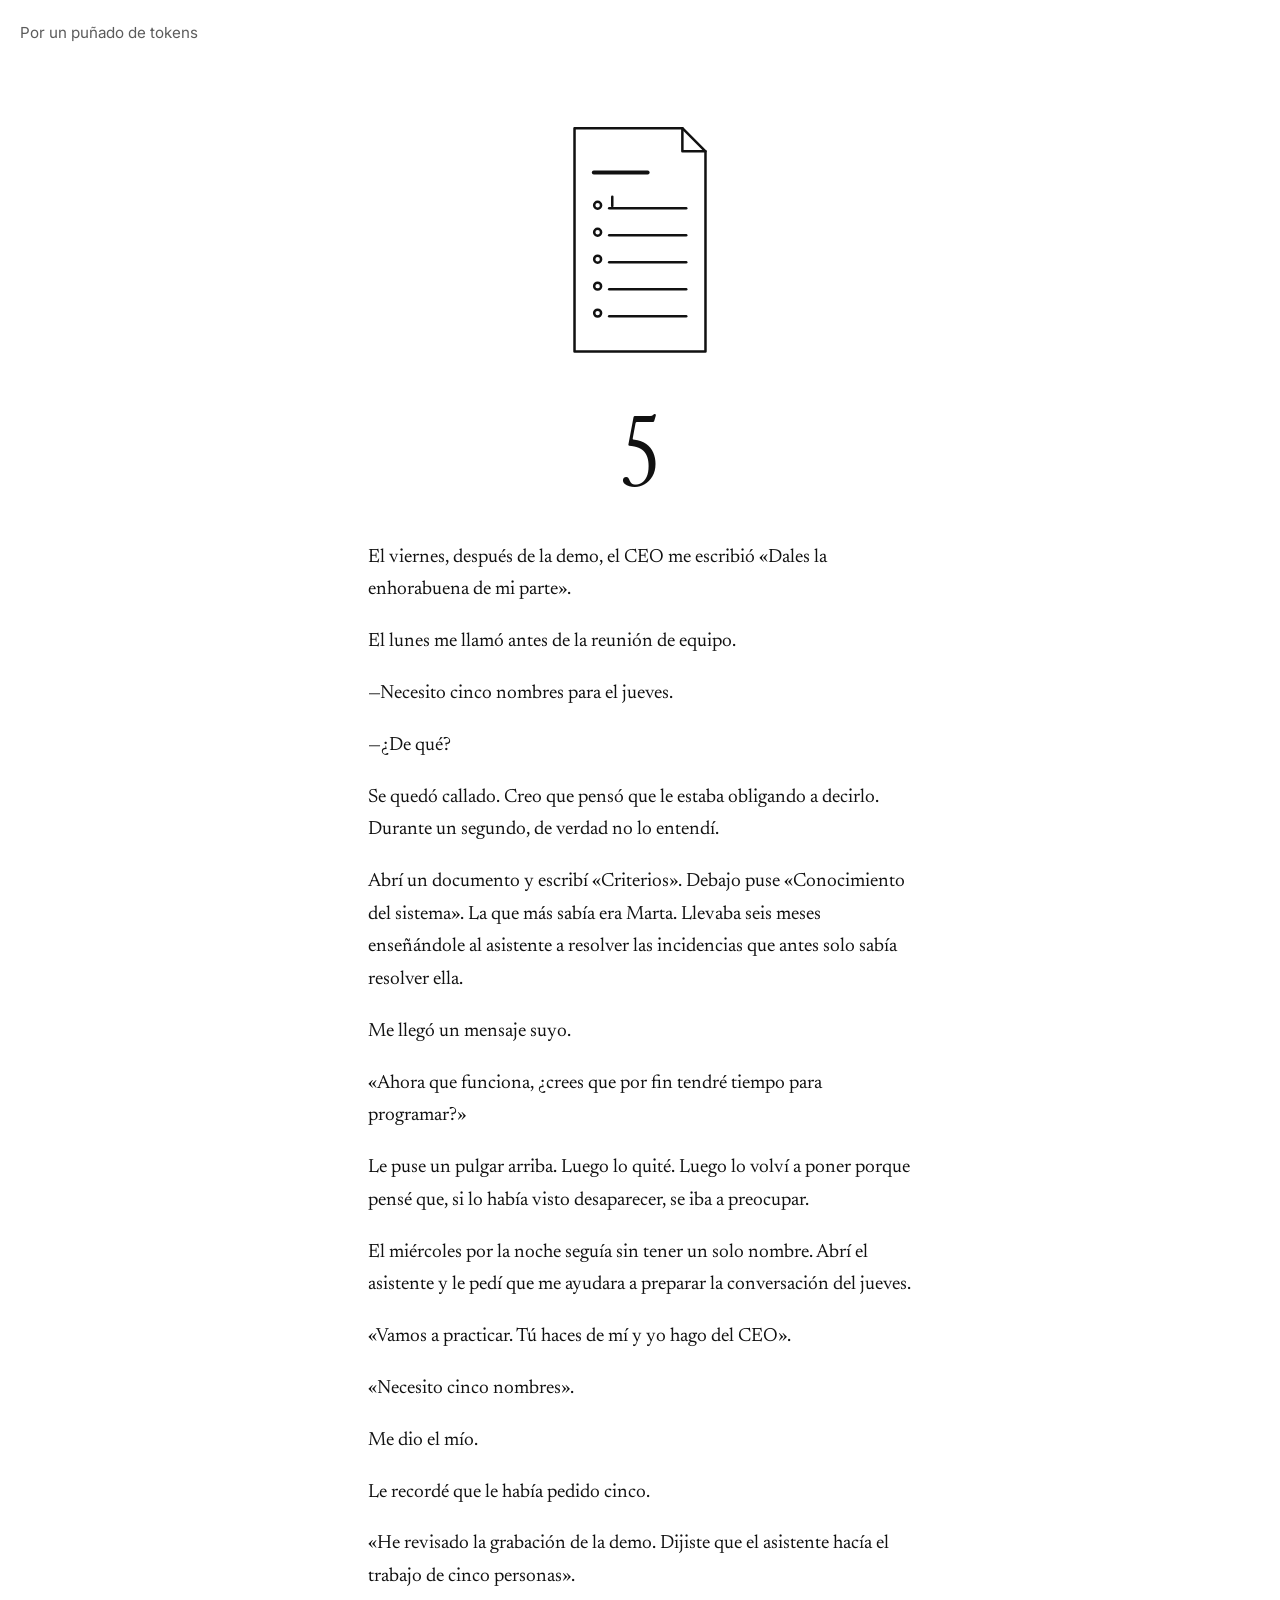
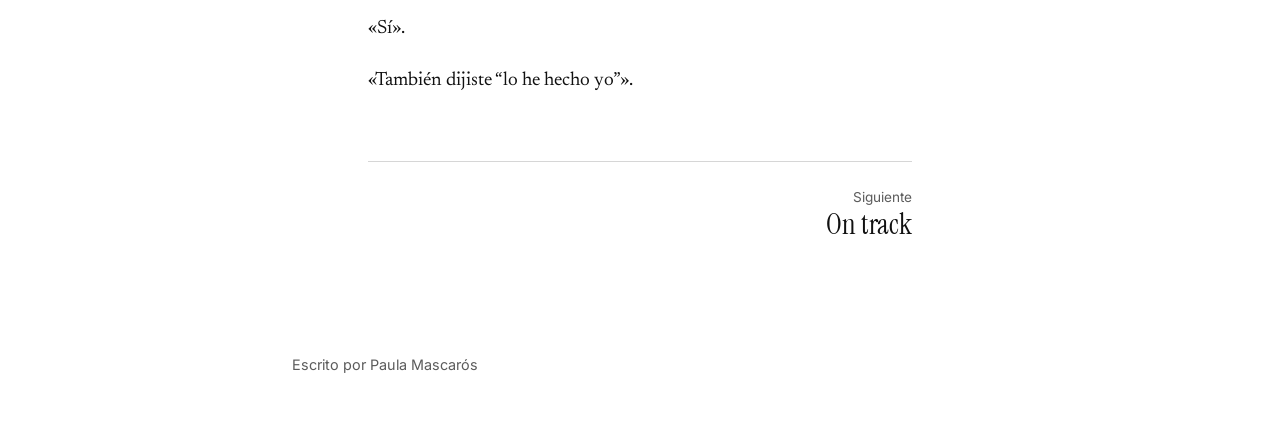
==== relatos/5.html @ 4c190777 "Añade relatos/5.html" ====
<!doctype html>
<html lang="es">
<head>
<meta charset="utf-8">
<meta name="viewport" content="width=device-width, initial-scale=1">
<title>5 | Por un puñado de tokens</title>
<meta name="description" content="El viernes, después de la demo, el CEO me escribió «Dales la enhorabuena de mi parte».">
<meta property="og:title" content="5 | Por un puñado de tokens">
<meta property="og:description" content="El viernes, después de la demo, el CEO me escribió «Dales la enhorabuena de mi parte».">
<link rel="preconnect" href="https://fonts.googleapis.com"><link rel="preconnect" href="https://fonts.gstatic.com" crossorigin><link rel="stylesheet" href="https://fonts.googleapis.com/css2?family=Instrument+Serif&family=Newsreader:opsz,wght@6..72,400&family=Inter:wght@400;500&display=swap">
<link rel="stylesheet" href="../estilo.css">
</head>
<body>
<nav class="volver"><a href="../index.html">Por un puñado de tokens</a></nav>
<main class="pieza">
<article>
<svg class="ilustracion grande" viewBox="0 0 1080 820" role="img" aria-label="Un documento con cinco líneas en blanco y un cursor esperando" fill="none" stroke="currentColor" stroke-width="6.5" stroke-linecap="round" stroke-linejoin="round">
<path d="M370 120 H650 L710 180 V700 H370 Z"></path>
<path d="M650 120 V180 H710"></path>
<line x1="420" y1="235" x2="560" y2="235" stroke-width="10"></line>
<circle cx="430" cy="320" r="9"></circle>
<line x1="460" y1="328" x2="660" y2="328"></line>
<circle cx="430" cy="390" r="9"></circle>
<line x1="460" y1="398" x2="660" y2="398"></line>
<circle cx="430" cy="460" r="9"></circle>
<line x1="460" y1="468" x2="660" y2="468"></line>
<circle cx="430" cy="530" r="9"></circle>
<line x1="460" y1="538" x2="660" y2="538"></line>
<circle cx="430" cy="600" r="9"></circle>
<line x1="460" y1="608" x2="660" y2="608"></line>
<line x1="468" y1="298" x2="468" y2="322" stroke-width="6.5"></line>
</svg>
<h1>5</h1>
<div class="cuerpo">
<p>El viernes, después de la demo, el CEO me escribió «Dales la enhorabuena de mi parte».</p>
<p>El lunes me llamó antes de la reunión de equipo.</p>
<p>—Necesito cinco nombres para el jueves.</p>
<p>—¿De qué?</p>
<p>Se quedó callado. Creo que pensó que le estaba obligando a decirlo. Durante un segundo, de verdad no lo entendí.</p>
<p>Abrí un documento y escribí «Criterios». Debajo puse «Conocimiento del sistema». La que más sabía era Marta. Llevaba seis meses enseñándole al asistente a resolver las incidencias que antes solo sabía resolver ella.</p>
<p>Me llegó un mensaje suyo.</p>
<p>«Ahora que funciona, ¿crees que por fin tendré tiempo para programar?»</p>
<p>Le puse un pulgar arriba. Luego lo quité. Luego lo volví a poner porque pensé que, si lo había visto desaparecer, se iba a preocupar.</p>
<p>El miércoles por la noche seguía sin tener un solo nombre. Abrí el asistente y le pedí que me ayudara a preparar la conversación del jueves.</p>
<p>«Vamos a practicar. Tú haces de mí y yo hago del CEO».</p>
<p>«Necesito cinco nombres».</p>
<p>Me dio el mío.</p>
<p>Le recordé que le había pedido cinco.</p>
<p>«He revisado la grabación de la demo. Dijiste que el asistente hacía el trabajo de cinco personas».</p>
<p>«Sí».</p>
<p>«También dijiste “lo he hecho yo”».</p>
</div>
</article>
<nav class="pasos" aria-label="Más relatos"><span></span><a class="siguiente" href="on-track.html"><span class="dir">Siguiente</span><span class="t">On track</span></a></nav>
</main>
<footer><p>Escrito por Paula Mascarós</p></footer>
</body>
</html>
---- estilo.css ----
:root {
  --papel: #ffffff;
  --tinta: #111111;
  --tenue: #5c5c5c;
  --linea: #d6d6d6;
  --titulo: "Instrument Serif", "Iowan Old Style", Georgia, serif;
  --lectura: "Newsreader", "Iowan Old Style", Georgia, serif;
  --rotulo: "Inter", system-ui, -apple-system, "Segoe UI", sans-serif;
  color-scheme: light;
}
@media (prefers-color-scheme: dark) {
  :root {
    --papel: #121212;
    --tinta: #f2f2f2;
    --tenue: #a8a8a8;
    --linea: #3a3a3a;
    color-scheme: dark;
  }
}
* { box-sizing: border-box; }
html { -webkit-text-size-adjust: 100%; }
body {
  margin: 0;
  background: var(--papel);
  color: var(--tinta);
  font-family: var(--lectura);
  font-size: 1.2rem;
  line-height: 1.7;
}
a { color: inherit; }
a:focus-visible { outline: 2px solid var(--tinta); outline-offset: 4px; }
svg { display: block; max-width: 100%; height: auto; color: var(--tinta); }

/* Portada */
.portada {
  text-align: center;
  padding: clamp(3rem, 10vw, 7rem) 1.25rem 1rem;
}
.subtitulo {
  margin: 0 0 1rem;
  font-family: var(--rotulo);
  font-size: 0.95rem;
  letter-spacing: 0.04em;
  color: var(--tenue);
}
.portada h1 {
  margin: 0;
  font-family: var(--titulo);
  font-weight: 400;
  font-size: clamp(3rem, 11vw, 8.5rem);
  line-height: 0.95;
  letter-spacing: -0.01em;
}
.friso { width: min(100%, 1100px); margin: 1.5rem auto 0; }

main { padding: 0 1.25rem; }
.intro { max-width: 34rem; margin: 3rem auto 0; }
.intro p { margin: 0 0 1.1em; }
.intro cite { font-style: italic; }

/* Índice */
.indice { max-width: 46rem; margin: 4rem auto 0; }
.indice h2 {
  font-family: var(--rotulo);
  font-weight: 500;
  font-size: 0.95rem;
  color: var(--tenue);
  margin: 0 0 0.5rem;
}
.indice ol { list-style: none; margin: 0; padding: 0; border-top: 1px solid var(--linea); }
.indice li { border-bottom: 1px solid var(--linea); }
.relato {
  display: grid;
  grid-template-columns: 7.5rem 1fr;
  gap: 1.5rem;
  align-items: center;
  padding: 1.5rem 0;
  text-decoration: none;
}
.mini svg { width: 100%; }
.titulo {
  display: block;
  font-family: var(--titulo);
  font-size: clamp(2rem, 5vw, 2.8rem);
  line-height: 1.05;
}
.arranque { display: block; margin-top: 0.4rem; color: var(--tenue); font-size: 1.05rem; line-height: 1.5; }
.relato:hover .titulo { text-decoration: underline; text-decoration-thickness: 1px; text-underline-offset: 0.15em; }

/* Relato */
.volver {
  padding: 1.25rem;
  font-family: var(--rotulo);
  font-size: 0.95rem;
}
.volver a { text-decoration: none; color: var(--tenue); }
.volver a:hover { color: var(--tinta); }
.pieza article { max-width: 34rem; margin: 0 auto; }
.ilustracion.grande { width: min(100%, 26rem); margin: 1rem auto 0; }
.pieza h1 {
  font-family: var(--titulo);
  font-weight: 400;
  font-size: clamp(3rem, 12vw, 6rem);
  line-height: 1;
  text-align: center;
  margin: 0.5rem 0 2.5rem;
}
.cuerpo p { margin: 0 0 1em; hyphens: auto; }
.cuerpo p:last-child { margin-bottom: 0; }

.pasos {
  max-width: 34rem;
  margin: 4rem auto 0;
  padding-top: 1.5rem;
  border-top: 1px solid var(--linea);
  display: flex;
  justify-content: space-between;
  gap: 1rem;
}
.pasos a { text-decoration: none; display: flex; flex-direction: column; min-height: 44px; }
.pasos .siguiente { text-align: right; margin-left: auto; }
.pasos .dir { font-family: var(--rotulo); font-size: 0.85rem; color: var(--tenue); }
.pasos .t { font-family: var(--titulo); font-size: 1.8rem; line-height: 1.1; }
.pasos a:hover .t { text-decoration: underline; text-decoration-thickness: 1px; }

footer {
  max-width: 46rem;
  margin: 5rem auto 0;
  padding: 2rem 1.25rem 3rem;
  font-family: var(--rotulo);
  font-size: 0.9rem;
  color: var(--tenue);
}
footer p { margin: 0; }

@media (max-width: 34rem) {
  .relato { grid-template-columns: 5rem 1fr; gap: 1rem; }
}
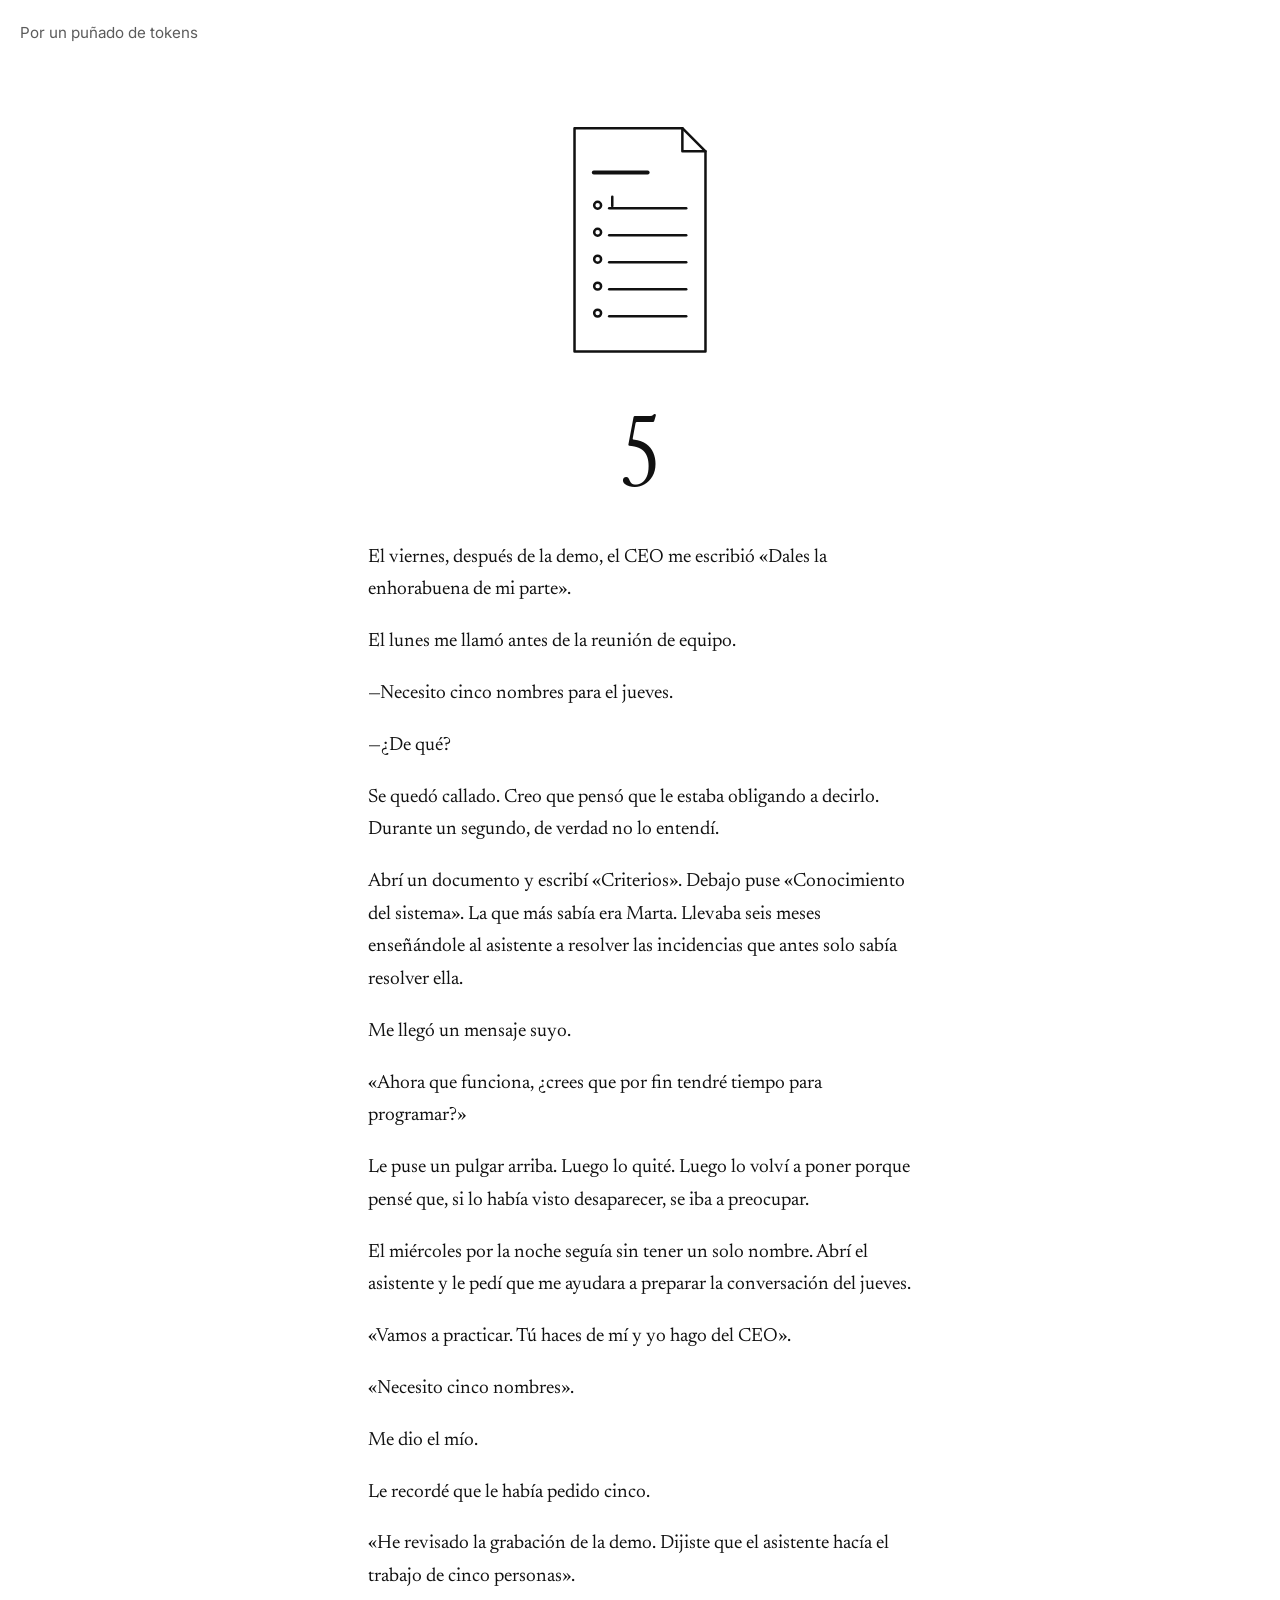
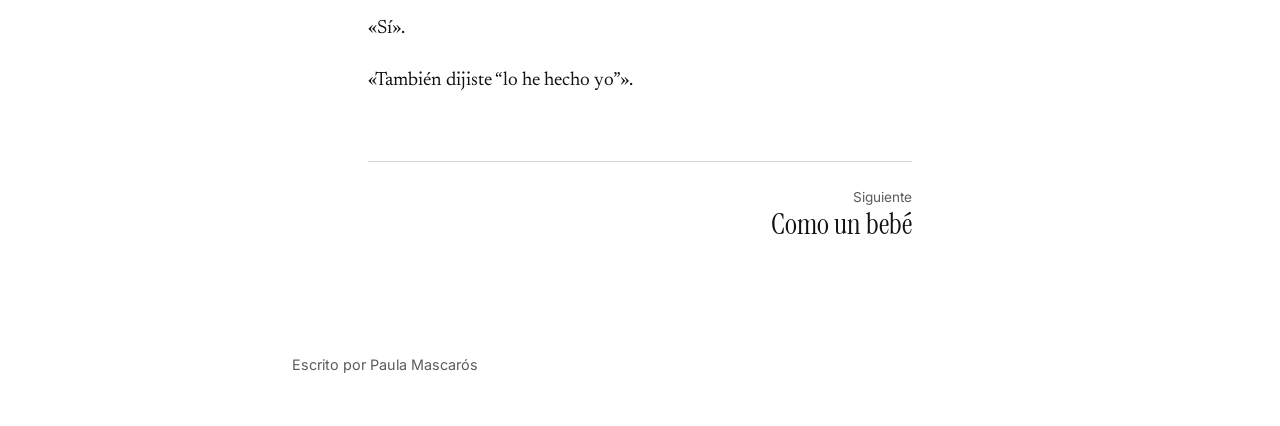
==== commit f59db1be: "Despublica On track" ====
--- a/relatos/5.html
+++ b/relatos/5.html
@@ -51,7 +51,7 @@
 <p>«También dijiste “lo he hecho yo”».</p>
 </div>
 </article>
-<nav class="pasos" aria-label="Más relatos"><span></span><a class="siguiente" href="on-track.html"><span class="dir">Siguiente</span><span class="t">On track</span></a></nav>
+<nav class="pasos" aria-label="Más relatos"><span></span><a class="siguiente" href="como-un-bebe.html"><span class="dir">Siguiente</span><span class="t">Como un bebé</span></a></nav>
 </main>
 <footer><p>Escrito por Paula Mascarós</p></footer>
 </body>
--- a/estilo.css
+++ b/estilo.css
@@ -51,7 +51,7 @@
   line-height: 0.95;
   letter-spacing: -0.01em;
 }
-.friso { width: min(100%, 1100px); margin: 1.5rem auto 0; }
+.friso { width: 100%; max-width: 34rem; margin: 2.5rem auto 0; }
 
 main { padding: 0 1.25rem; }
 .intro { max-width: 34rem; margin: 3rem auto 0; }
